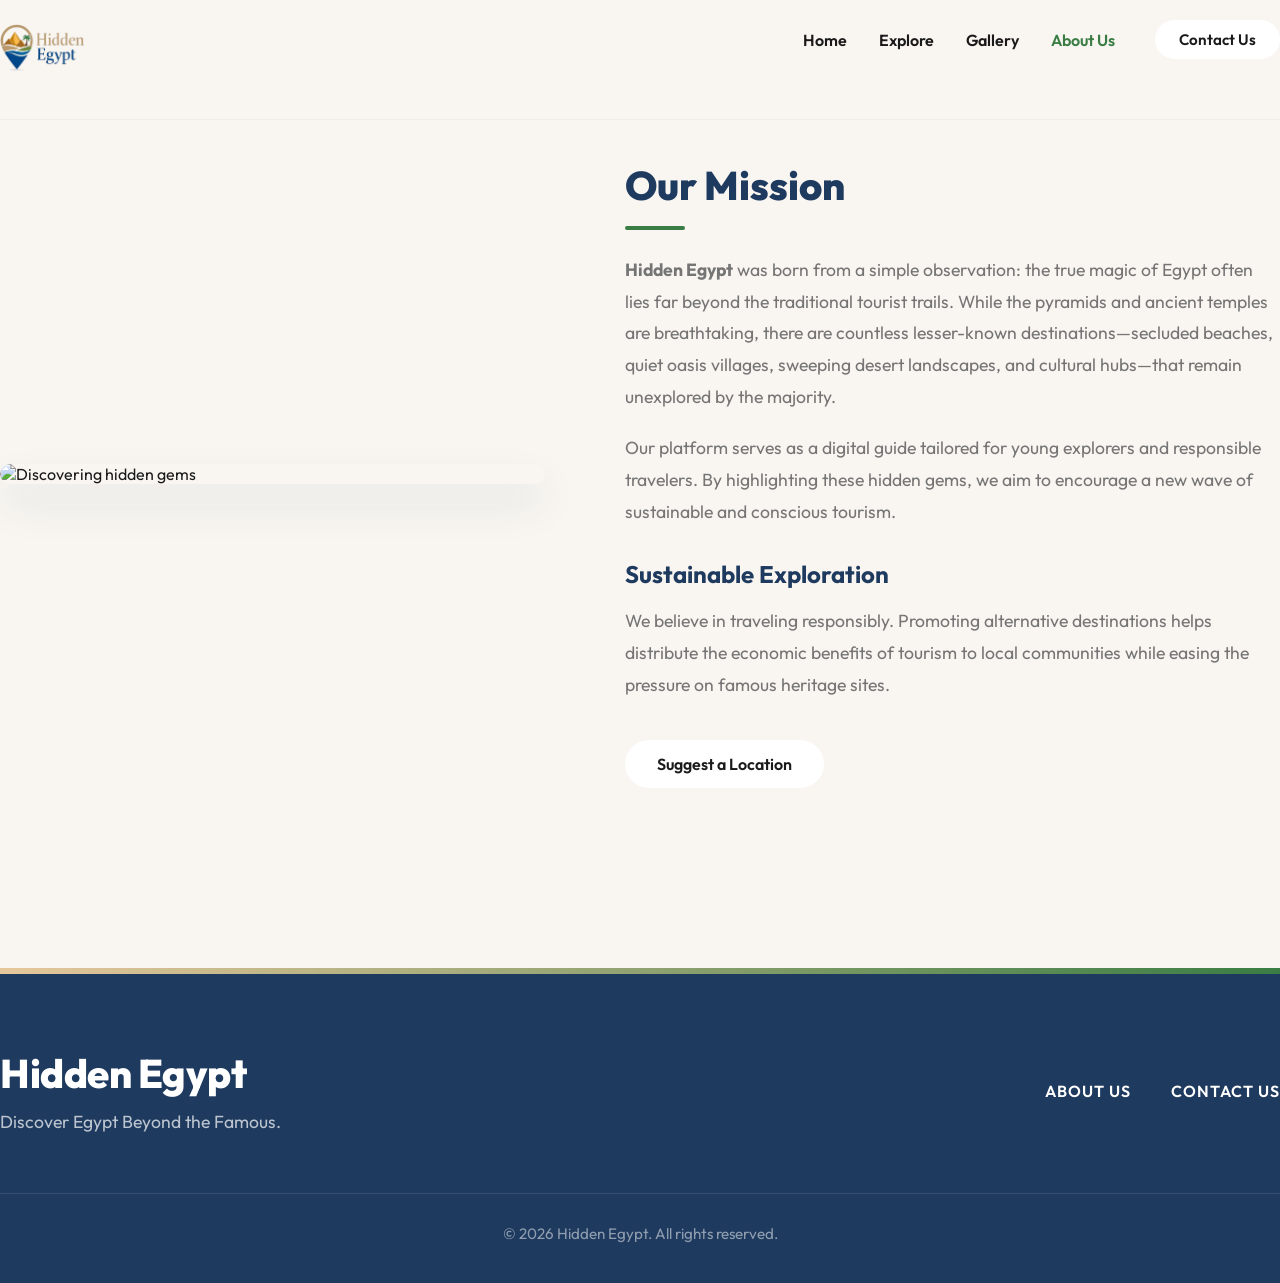
==== about.html @ 065abd4f "Final QA Sweep: Patched mobile nav links, fixed geographic image mappings, fixed sticky header CSS b" ====
<!DOCTYPE html>
<html lang="en">
<head>
    <meta charset="UTF-8">
    <meta name="viewport" content="width=device-width, initial-scale=1.0">
    <title>About Us - Hidden Egypt</title>
    <!-- CSS -->
    <link rel="stylesheet" href="css/style.css?v=2">
    <link rel="stylesheet" href="css/explore.css"> <!-- Reusing header styles -->
    <link rel="stylesheet" href="css/pages.css">
</head>
<body>


    <header class="page-header">
        <div class="container" style="display: flex; justify-content: space-between; align-items: center;">
            <div class="logo-container-relative">
                <a href="index.html">
                    <img src="logo.png" alt="Hidden Egypt" class="img-logo relative-logo">
                </a>
            </div>
            <nav class="main-nav" style="margin-bottom: 0;">
                <ul class="nav-links" id="sub-nav-links">
                    <li><a href="index.html">Home</a></li>
                    <li><a href="explore.html">Explore</a></li>
                    <li><a href="gallery.html">Gallery</a></li>
                    <li><a href="about.html" class="active">About Us</a></li>
                    <li class="mobile-only-contact"><a href="contact.html" class="btn nav-contact" style="padding: 10px 24px; font-size: 0.95rem;">Contact Us</a></li>
                </ul>
                <div class="menu-toggle" onclick="document.getElementById('sub-nav-links').classList.toggle('active')">
                    <span></span><span></span><span></span>
                </div>
                
                <div class="desktop-only-contact"><a href="contact.html" class="btn nav-contact" style="padding: 10px 24px; font-size: 0.95rem;">Contact Us</a></div>
            </nav>
        </div>
    </header>


    

    <main class="about-main container">
        <div class="about-grid">
            <div class="about-image">
                <img src="https://images.unsplash.com/photo-1627896157734-4d7d42ea04aa?q=80&w=800" alt="Discovering hidden gems">
                <div class="image-accent"></div>
            </div>
            <div class="about-text">
                <h2>Our Mission</h2>
                <div class="divider"></div>
                <p><strong>Hidden Egypt</strong> was born from a simple observation: the true magic of Egypt often lies far beyond the traditional tourist trails. While the pyramids and ancient temples are breathtaking, there are countless lesser-known destinations—secluded beaches, quiet oasis villages, sweeping desert landscapes, and cultural hubs—that remain unexplored by the majority.</p>
                <p>Our platform serves as a digital guide tailored for young explorers and responsible travelers. By highlighting these hidden gems, we aim to encourage a new wave of sustainable and conscious tourism.</p>
                
                <h3>Sustainable Exploration</h3>
                <p>We believe in traveling responsibly. Promoting alternative destinations helps distribute the economic benefits of tourism to local communities while easing the pressure on famous heritage sites.</p>
                
                <a href="contact.html" class="btn btn-primary" style="margin-top: 20px;">Suggest a Location</a>
            </div>
        </div>
    </main>

</body>
    <!-- Footer -->
    <footer class="site-footer">
        <div class="container footer-content">
            <div class="footer-logo">
                <h2 style="color: var(--color-secondary);">Hidden Egypt</h2>
                <p>Discover Egypt Beyond the Famous.</p>
            </div>
            <div class="footer-links">
                <a href="about.html">About Us</a>
                <a href="contact.html">Contact Us</a>
                
            </div>
        </div>
        <div class="footer-bottom">
            <p>&copy; 2026 Hidden Egypt. All rights reserved.</p>
        </div>
    </footer>

    <script src="js/main.js"></script>
</body>
</html>
---- css/style.css ----
/* Google Fonts */
@import url('https://fonts.googleapis.com/css2?family=Outfit:wght@300;400;500;600;700;800&display=swap');

/* Global Variables */
:root {
  /* Brand Colors */
  --color-primary: #E6C79C;      /* Sand Beige */
  --color-secondary: #1E3A5F;    /* Deep Blue */
  --color-accent: #3A7D44;       /* Palm Green */
  --color-bg: #F9F6F1;           /* Light Cream */
  
  --color-white: #FFFFFF;
  --color-text-dark: #1A1A1A;
  --color-text-gray: #757575;

  /* Typography */
  --font-family: 'Outfit', sans-serif;
  
  /* Layout */
  --border-radius: 24px;
  --transition: all 0.3s ease;
}

/* Reset & Basic Setup */
* {
  margin: 0;
  padding: 0;
  box-sizing: border-box;
}

html {
  font-family: var(--font-family);
  background-color: var(--color-bg);
  color: var(--color-text-dark);
  scroll-behavior: smooth;
}

body {
  min-height: 100vh;
  overflow-x: hidden;
}

a {
  text-decoration: none;
  color: inherit;
}

ul {
  list-style: none;
}

/* Utilities */
.btn {
  display: inline-block;
  background-color: var(--color-white);
  color: var(--color-text-dark);
  font-weight: 600;
  padding: 14px 32px;
  border-radius: 40px;
  transition: var(--transition);
  border: none;
  cursor: pointer;
  font-size: 1rem;
}

.btn:hover {
  background-color: var(--color-primary);
  transform: translateY(-2px);
  box-shadow: 0 4px 12px rgba(230, 199, 156, 0.4);
}

/* Split Layout */
.split-container {
  display: flex;
  min-height: 100vh;
}

/* Left Panel */
.left-panel {
  position: relative;
  z-index: 1;

  flex: 1;
  position: relative;
  background-color: var(--color-secondary);
  color: var(--color-white);
  padding: 40px;
  display: flex;
  flex-direction: column;
  justify-content: center;
  overflow: hidden;
}

.left-panel-bg {
  position: absolute;
  top: 0;
  left: 0;
  width: 100%;
  height: 100%;
  background-image: url('https://images.unsplash.com/photo-1539650116574-8efeb43e2750?q=80&w=2000&auto=format&fit=crop'); /* Placeholder: White Desert */
  background-size: cover;
  background-position: center;
  z-index: 1;
}

.left-panel-overlay {
  position: absolute;
  top: 0;
  left: 0;
  width: 100%;
  height: 100%;
  background: linear-gradient(to right, rgba(30, 58, 95, 0.8) 0%, rgba(30, 58, 95, 0.2) 100%);
  z-index: 2;
}

.logo-container {
  position: absolute;
  top: 40px;
  left: 40px;
  z-index: 10;
}

/* Simple fix for logo white background using CSS blend modes */


.hero-content {
  position: relative;
  z-index: 10;
  max-width: 600px;
  margin-top: auto;
  margin-bottom: auto;
}

.hero-content h1 {
  font-size: 4rem;
  font-weight: 800;
  line-height: 1.1;
  margin-bottom: 24px;
}

.hero-content p {
  font-size: 1.1rem;
  line-height: 1.6;
  margin-bottom: 40px;
  opacity: 0.9;
  max-width: 480px;
}

/* Right Panel */
.right-panel {
  position: relative;
  z-index: 100;

  flex: 1;
  background-color: var(--color-bg);
  padding: 40px 60px;
  display: flex;
  flex-direction: column;
}

/* Navigation */
.main-nav {
  display: flex;
  justify-content: flex-end;
  align-items: center;
  margin-bottom: 60px;
  gap: 40px;
}

.nav-links {
  display: flex;
  gap: 32px;
}

.nav-links li a {
  font-weight: 600;
  color: var(--color-text-dark);
  transition: var(--transition);
  position: relative;
}

.nav-links li a:hover, .nav-links li a.active {
  color: var(--color-accent);
}

.nav-profile img {
  width: 40px;
  height: 40px;
  border-radius: 50%;
  object-fit: cover;
}

/* Section Headings */
.section-title {
  font-size: 2rem;
  font-weight: 700;
  margin-bottom: 24px;
}

/* Explore Tabs (Pure CSS) */
.explore-section {
  margin-bottom: 60px;
}

.tabs-nav {
  display: flex;
  gap: 24px;
  margin-bottom: 24px;
}

/* Invisible radio buttons */
input[type="radio"][name="category"] {
  display: none;
}

/* Styling labels as tabs */
.tab-label {
  font-weight: 600;
  color: var(--color-text-gray);
  cursor: pointer;
  padding-bottom: 8px;
  position: relative;
  transition: var(--transition);
}

.tab-label:after {
  content: '';
  position: absolute;
  bottom: 0;
  left: 0;
  width: 0;
  height: 2px;
  background-color: var(--color-text-dark);
  transition: var(--transition);
}

.tab-label:hover {
  color: var(--color-text-dark);
}

/* Tab logic */
#tab-nature:checked ~ .tabs-nav label[for="tab-nature"],
#tab-culture:checked ~ .tabs-nav label[for="tab-culture"],
#tab-adventure:checked ~ .tabs-nav label[for="tab-adventure"] {
  color: var(--color-text-dark);
}

#tab-nature:checked ~ .tabs-nav label[for="tab-nature"]:after,
#tab-culture:checked ~ .tabs-nav label[for="tab-culture"]:after,
#tab-adventure:checked ~ .tabs-nav label[for="tab-adventure"]:after {
  width: 100%;
}

.tab-content {
  display: none;
  animation: fadeIn 0.5s ease;
}

#tab-nature:checked ~ #content-nature,
#tab-culture:checked ~ #content-culture,
#tab-adventure:checked ~ #content-adventure {
  display: block;
}

@keyframes fadeIn {
  from { opacity: 0; transform: translateY(10px); }
  to { opacity: 1; transform: translateY(0); }
}

/* Horizontal Cards */
.cards-slider {
  display: flex;
  gap: 20px;
  overflow-x: auto;
  padding-bottom: 20px;
  /* Hide scrollbar */
  scrollbar-width: none;
  -ms-overflow-style: none;
}

.cards-slider::-webkit-scrollbar {
  display: none;
}

.place-card {
  min-width: 240px;
  height: 320px;
  border-radius: var(--border-radius);
  background-size: cover;
  background-position: center;
  position: relative;
  overflow: hidden;
  transition: var(--transition);
  display: flex;
  flex-direction: column;
  justify-content: flex-end;
  padding: 24px;
  color: var(--color-white);
  box-shadow: 0 10px 30px rgba(0,0,0,0.1);
}

.place-card:hover {
  transform: translateY(-10px);
  box-shadow: 0 15px 40px rgba(30, 58, 95, 0.3);
}

.place-card:before {
  content: '';
  position: absolute;
  top: 0;
  left: 0;
  width: 100%;
  height: 100%;
  background: linear-gradient(to top, rgba(30, 58, 95, 0.8), rgba(0,0,0,0) 60%);
  z-index: 1;
}

.place-card-content {
  position: relative;
  z-index: 2;
}

.place-card h3 {
  font-size: 1.5rem;
  font-weight: 700;
  margin-bottom: 4px;
}

.place-card p {
  font-size: 0.9rem;
  opacity: 0.9;
  color: var(--color-primary);
}

/* Filters Preview Section */
.filters-container {
  display: flex;
  gap: 20px;
  flex-wrap: wrap;
}

.filter-btn {
  display: flex;
  flex-direction: column;
  align-items: center;
  justify-content: center;
  background-color: var(--color-white);
  border-radius: 40px 40px 20px 20px; /* Pillow shape from reference */
  padding: 24px 16px;
  min-width: 90px;
  box-shadow: 0 10px 30px rgba(0,0,0,0.05);
  transition: var(--transition);
  border: 2px solid transparent;
}


.filter-btn:hover {
  background-color: var(--color-text-dark) !important;
  color: var(--color-white) !important;
  transform: translateY(-5px);
  border-color: var(--color-text-dark) !important;
}
.filter-btn:hover .filter-icon {
  color: var(--color-text-dark) !important;
  background-color: var(--color-white) !important;
}


.filter-btn.active {
  background-color: var(--color-text-dark);
  color: var(--color-white);
}

.filter-icon {
  width: 48px;
  height: 48px;
  background-color: var(--color-bg);
  border-radius: 50%;
  display: flex;
  align-items: center;
  justify-content: center;
  margin-bottom: 12px;
  font-size: 1.5rem;
}

.filter-btn.active .filter-icon {
  color: var(--color-text-dark);
}

.filter-name {
  font-size: 0.85rem;
  font-weight: 600;
}

/* Responsive adjustments */
@media (max-width: 1024px) {
  .split-container {
    flex-direction: column;
  }
  .left-panel {
  position: relative;
  z-index: 1;

    min-height: 500px;
    padding: 30px;
  }
  .right-panel {
  position: relative;
  z-index: 100;

    padding: 30px;
  }
}

/* Premium Footer Styles */
.site-footer {
  background-color: var(--color-secondary);
  color: var(--color-white);
  padding: 80px 0 40px;
  margin-top: 100px;
  position: relative;
}

.site-footer::before {
  content: '';
  position: absolute;
  top: 0; left: 0; width: 100%; height: 6px;
  background: linear-gradient(90deg, var(--color-primary), var(--color-accent));
}

.footer-content {
  display: flex;
  justify-content: space-between;
  align-items: center;
  margin-bottom: 60px;
  flex-wrap: wrap;
  gap: 40px;
}

.footer-logo h2 {
  font-size: 2.5rem;
  margin-bottom: 12px;
  font-weight: 800;
  color: var(--color-white) !important;
  letter-spacing: -0.5px;
}

.footer-logo p {
  color: rgba(255, 255, 255, 0.7);
  font-size: 1.1rem;
}

.footer-links {
  display: flex;
  gap: 40px;
}

.footer-links a {
  color: var(--color-white);
  font-weight: 600;
  font-size: 1rem;
  letter-spacing: 1px;
  text-transform: uppercase;
  transition: all 0.3s ease;
  position: relative;
  display: inline-block;
  padding: 8px 0;
}

.footer-links a::before {
  content: '';
  position: absolute;
  bottom: 0; left: 0; width: 0; height: 3px;
  background-color: var(--color-primary);
  transition: width 0.3s ease;
}

.footer-links a:hover {
  color: var(--color-primary);
  transform: translateY(-3px);
}

.footer-links a:hover::before {
  width: 100%;
}

.footer-bottom {
  text-align: center;
  padding-top: 30px;
  border-top: 1px solid rgba(255,255,255,0.1);
  color: rgba(255, 255, 255, 0.5);
  font-size: 0.95rem;
}

/* Premium Split Footer for Index */
.split-footer {
  margin-top: auto;
  padding: 60px 0 0;
  border-top: 2px solid rgba(30,58,95,0.05);
  display: flex;
  justify-content: space-between;
  align-items: flex-end;
  flex-wrap: wrap;
  gap: 40px;
}

.split-footer .footer-logo h2 {
  font-size: 2rem !important;
  font-weight: 800;
  letter-spacing: -0.5px;
  margin-bottom: 8px;
}

.split-footer .footer-logo p {
  color: var(--color-text-gray);
  font-size: 1rem;
}

.split-footer .footer-links {
  gap: 30px;
  align-items: center;
}

.split-footer .footer-links a {
  color: var(--color-secondary);
  font-weight: 700;
  text-transform: uppercase;
  letter-spacing: 1px;
  transition: all 0.3s ease;
  position: relative;
  padding: 5px 0;
}

.split-footer .footer-links a::after {
  content: '';
  position: absolute;
  bottom: 0; left: 0; width: 0; height: 3px;
  background-color: var(--color-accent);
  transition: width 0.3s ease;
}

.split-footer .footer-links a:hover {
  color: var(--color-accent);
  transform: translateY(-3px);
}

.split-footer .footer-links a:hover::after {
  width: 100%;
}

.split-footer .footer-bottom {
  width: 100%;
  text-align: center;
  padding-top: 30px;
  margin-top: 20px;
  border-top: 1px solid rgba(30,58,95,0.05);
  font-size: 0.9rem;
  font-weight: 500;
  color: var(--color-text-gray);
}

/* Mobile Navigation & Media Queries Enhancement */
.menu-toggle { display: none; flex-direction: column; gap: 6px; cursor: pointer; align-items: center; justify-content: center; width: 40px; height: 40px; border-radius: 8px; background: rgba(30,58,95,0.05); }
.menu-toggle span { display: block; width: 22px; height: 2px; background-color: var(--color-secondary); transition: 0.3s; }

@media (max-width: 768px) {
  .logo-container h2 { font-size: 1.5rem; }
  
  
  .main-nav { position: relative; justify-content: space-between; }
  .nav-links { display: none; flex-direction: column; width: 100%; position: absolute; top: calc(100% + 10px); left: 0; background: var(--color-white); padding: 20px; box-shadow: 0 10px 30px rgba(0,0,0,0.1); border-radius: var(--border-radius); z-index: 9999; text-align: center; }
  .nav-links.active { display: flex; }
  
  .menu-toggle { display: flex; }
  .btn.nav-contact { display: none; } /* Hide contact btn on extreme small inside header, let menu handle it */
  .page-title { font-size: 2.2rem !important; }
  .split-footer { padding: 40px 20px !important; margin: 40px -20px -40px -20px !important; }
  .split-footer .footer-links { flex-direction: column; gap: 15px; }
  
  .about-grid, .contact-wrapper, .place-content-wrapper { grid-template-columns: 1fr; }
}

@media (max-width: 480px) {
  .hero-content h1, .place-hero-content h1 { font-size: 2.5rem; }
  .cards-slider { flex-direction: column; padding: 20px; }
  .place-card { width: 100%; height: 300px; min-width:unset; margin-bottom:20px; }
  .split-container .right-panel, .split-container .left-panel {
  position: relative;
  z-index: 1;
 padding: 20px; }
  .filter-controls { flex-direction: column; gap: 10px; width: 100%; }
  .filter-chip { width: 100%; text-align: center; }
  
  .map-container-inner { aspect-ratio: 1/1; /* Square for mobile so pins fit better */ }
}


.img-logo {
  height: 120px;
  margin-top: -25px;
  margin-bottom: -25px;
  max-width: none !important;
  object-fit: cover;
  mix-blend-mode: multiply;
  filter: contrast(1.2); 
  background-color: transparent;
}


@media (max-width: 768px) {
  
.img-logo {
  height: 120px;
  margin-top: -25px;
  margin-bottom: -25px;
  max-width: none !important;
  object-fit: cover;
  mix-blend-mode: multiply;
  filter: contrast(1.2); 
  background-color: transparent;
}

  .logo-container { top: 20px; left: 20px; z-index: 1000; }
  .main-nav { margin-top: 10px; }
  .split-container .right-panel { padding-top: 20px !important; }
}


.right-panel > .main-nav { margin-top: 15px; }

/* Mobile Alignment Fixes */
@media (max-width: 768px) {
    .logo-container { top: 30px !important; left: 20px !important; position: absolute !important; z-index: 1000 !important; }
    .right-panel > .main-nav { position: absolute !important; top: 30px !important; right: 20px !important; margin-top: 0 !important; z-index: 1000 !important; width: auto !important; }
    .nav-links.active { top: 50px !important; right: 0 !important; left: auto !important; width: 250px !important; }
    .split-container .right-panel { padding-top: 120px !important; }
}


    
    
    
    
    
    /* Ensure left panel image stays fully underneath */
    .left-panel, .left-panel-bg, .left-panel-overlay {
        z-index: 1 !important;
    }
}





/* Pristine Mobile Flow and Logo Aesthetics */
.img-logo {
  height: 600px !important;
  margin-top: -210px !important;
  margin-bottom: -210px !important;
  margin-left: -180px !important;
  max-width: none !important;
  object-fit: contain !important;
  mix-blend-mode: multiply !important;
  filter: contrast(1.1) brightness(1.1) !important;
  display: block;
}

@media (max-width: 768px) {
  .img-logo { 
      height: 75px !important; 
      margin-top: -25px !important; 
      margin-bottom: -25px !important; 
      margin-left: 0 !important;
  }
}
.right-panel > .main-nav { margin-top: 20px; display: flex; justify-content: flex-end; }

/* The menu toggle */
.menu-toggle {
    display: none; 
    flex-direction: column; 
    justify-content: space-between;
    align-items: center;
    width: 32px; height: 22px; 
    cursor: pointer;
    z-index: 1000;
}
.menu-toggle span {
    display: block; width: 100%; height: 3px;
    background-color: var(--color-secondary);
    border-radius: 4px;
    transition: all 0.3s;
}

/* Subpage Desktop Headers */
.page-header {
    padding: 0 40px;
    background-color: transparent; 
}

@media (max-width: 768px) {
  
.img-logo {
  height: 120px;
  margin-top: -25px;
  margin-bottom: -25px;
  max-width: none !important;
  object-fit: cover;
  mix-blend-mode: multiply;
  filter: contrast(1.2); 
  background-color: transparent;
}

  
  /* Index.html Split Screen Mobile Flow */
  /* Logo top left, main nav top right, absolutely floating over the big image */
  .left-panel .logo-container { position: absolute; top: 20px; left: 20px; z-index: 1000; display: block !important; }
  .right-panel .main-nav { position: absolute; top: 30px; right: 20px; z-index: 1000; width: auto; margin-top: 0; }
  
  /* Make sure right-panel provides clearance and stays above the massive image */
  .split-container .right-panel { z-index: 10; padding-top: 140px !important; }
  .split-container .left-panel { z-index: 1; }
  
  /* Subpages Mobile Solid Header Bar - "A space existing to prevent page design looking awful" */
  .page-header {
      background-color: var(--color-white) !important;
      padding: 5px 20px !important;
      box-shadow: 0 4px 15px rgba(30, 58, 95, 0.08); /* This physically separates nav from text */
      position: sticky;
      top: 0;
      z-index: 9999;
  }
  
  /* Generic mobile dropdown handling for BOTH index and subpages */
  .menu-toggle { display: flex; }
  .nav-contact { display: none !important; } 
  
  .nav-links {
      position: absolute;
      top: 50px; right: 0px;
      width: 220px;
      background-color: var(--color-white);
      flex-direction: column;
      padding: 20px;
      box-shadow: 0 10px 40px rgba(0,0,0,0.15);
      border-radius: var(--border-radius);
      display: none;
      z-index: 1001;
  }
  
  .right-panel .nav-links {
      top: 50px; right: -10px; /* Offset for desktop padding margins */
  }

  .nav-links.active { display: flex; }
}

/* FINAL QA SWEEP FIXES */

/* Desktop Nav Alignment */
.split-container .right-panel {
    padding-top: 60px; /* Aligns visually with the logo */
}

/* Touch Target Sizing */
.filter-chip, .tab-label {
    cursor: pointer;
    min-width: 44px;
    min-height: 44px;
    display: inline-flex;
    align-items: center;
    justify-content: center;
}

/* Mobile Core Architecture */
.mobile-only-contact { display: none; }
.desktop-only-contact { display: block; }

@media (max-width: 768px) {
    /* Header Transparency Fix */
    .page-header {
        background: rgba(255, 255, 255, 0.98) !important;
        backdrop-filter: blur(12px) !important;
        -webkit-backdrop-filter: blur(12px) !important;
        box-shadow: 0 4px 20px rgba(0,0,0,0.08) !important;
        position: sticky !important;
        top: 0 !important;
        z-index: 9999 !important;
    }

    /* Hero Overlap Fix */
    .hero-content {
        padding-top: 140px; /* Explicit clearance for aggressive oversized logo bounding box */
    }

    /* Mobile Menu UX */
    .mobile-only-contact { display: block; margin-top: 20px; }
    .desktop-only-contact { display: none; }
    
    .nav-links.active {
        display: flex !important;
        flex-direction: column !important;
        position: absolute !important;
        top: 100% !important;
        left: 0 !important;
        right: 0 !important;
        height: auto !important;
        background: var(--color-white) !important;
        padding: 30px 20px !important;
        box-shadow: 0 20px 40px rgba(0,0,0,0.15) !important;
        border-radius: 0 0 24px 24px !important;
        text-align: center !important;
        z-index: 10000 !important;
        animation: slideDown 0.3s ease forwards;
        transform-origin: top center;
    }

    @keyframes slideDown {
        from { opacity: 0; transform: translateY(-10px) scaleY(0.95); }
        to { opacity: 1; transform: translateY(0) scaleY(1); }
    }
}
---- css/explore.css ----
/* Additional styles for explore.html */
.page-header {
    background-color: var(--color-bg);
    padding: 20px 0 60px;
    border-bottom: 1px solid rgba(30,58,95,0.05);
}

.page-header .main-nav {
    justify-content: space-between; /* Override from style.css */
    margin-bottom: 80px;
}

.logo-container-relative {
    display: flex;
    align-items: center;
}

.relative-logo {
    height: 48px;
    filter: none;
    mix-blend-mode: normal; 
    border-radius: 8px;
}

.page-title {
    font-size: 3.5rem;
    font-weight: 800;
    color: var(--color-secondary);
    margin-bottom: 16px;
    text-align: center;
}

.page-subtitle {
    font-size: 1.2rem;
    color: var(--color-text-gray);
    max-width: 600px;
    margin: 0 auto;
    text-align: center;
}

.explore-main {
    padding: 80px 40px;
    background-color: var(--color-bg);
    min-height: calc(100vh - 350px);
}

/* Base Radios hidden */
input[type="radio"][name="region"] {
    display: none;
}

/* Filter Controls */
.filter-controls {
    display: flex;
    justify-content: center;
    gap: 16px;
    margin-bottom: 60px;
    flex-wrap: wrap;
}

.filter-chip {
    padding: 12px 28px;
    border-radius: 40px;
    background-color: var(--color-white);
    color: var(--color-secondary);
    font-weight: 600;
    cursor: pointer;
    transition: var(--transition);
    border: 2px solid transparent;
    box-shadow: 0 4px 15px rgba(0,0,0,0.03);
}

.filter-chip:hover {
    transform: translateY(-2px);
    box-shadow: 0 8px 25px rgba(0,0,0,0.08);
}

/* Active State Logic for Chips */


/* Grid Layout */
.grid-container {
    display: grid;
    grid-template-columns: repeat(auto-fill, minmax(320px, 1fr));
    gap: 40px;
}

/* Grid Items & Hover Details */
.grid-item {
    display: block;
    height: 450px;
    border-radius: var(--border-radius);
    overflow: hidden;
    position: relative;
    box-shadow: 0 15px 35px rgba(30,58,95,0.08);
    transition: var(--transition);
}

.grid-item:hover {
    transform: translateY(-10px);
    box-shadow: 0 25px 50px rgba(30,58,95,0.15);
}

.card-inner {
    width: 100%;
    height: 100%;
    position: relative;
}

.card-bg {
    position: absolute;
    top: 0;
    left: 0;
    width: 100%;
    height: 100%;
    background-size: cover;
    background-position: center;
    transition: transform 0.8s ease;
    z-index: 1;
}

.grid-item:hover .card-bg {
    transform: scale(1.08);
}

.card-content {
    position: absolute;
    bottom: 0;
    left: 0;
    width: 100%;
    height: 100%;
    padding: 40px 30px;
    background: linear-gradient(to top, rgba(30,58,95, 0.95) 0%, rgba(30,58,95, 0.4) 60%, transparent 100%);
    color: var(--color-white);
    z-index: 2;
    display: flex;
    flex-direction: column;
    justify-content: flex-end;
}

.card-content h3 {
    font-size: 2rem;
    font-weight: 700;
    margin-bottom: 8px;
    transform: translateY(40px);
    transition: transform 0.4s ease;
    color: var(--color-white);
}

.card-content .region {
    color: var(--color-primary);
    font-weight: 600;
    font-size: 0.9rem;
    margin-bottom: 16px;
    transform: translateY(40px);
    transition: transform 0.4s ease 0.05s;
    text-transform: uppercase;
    letter-spacing: 1px;
}

.hover-details {
    max-height: 0;
    opacity: 0;
    overflow: hidden;
    transition: all 0.4s ease 0.1s;
}

.hover-details p {
    font-size: 1rem;
    line-height: 1.5;
    margin-bottom: 24px;
    color: rgba(255,255,255,0.85);
}

.btn-text {
    color: var(--color-primary);
    font-weight: 700;
    font-size: 0.9rem;
    text-transform: uppercase;
    letter-spacing: 1.5px;
    display: inline-flex;
    align-items: center;
    gap: 8px;
}

.btn-text::after {
    content: '→';
    transition: transform 0.3s ease;
}

/* Hover effect triggers */
.grid-item:hover .card-content h3,
.grid-item:hover .card-content .region {
    transform: translateY(0);
}

.grid-item:hover .hover-details {
    max-height: 200px;
    opacity: 1;
    margin-top: 10px;
}

.grid-item:hover .btn-text::after {
    transform: translateX(5px);
}

/* Filtering logic purely with CSS */
#filter-sinai:target ~ .grid-container .grid-item:not(.item-sinai) {
    display: none;
}
#filter-desert:target ~ .grid-container .grid-item:not(.item-desert) {
    display: none;
}
#filter-nile:target ~ .grid-container .grid-item:not(.item-nile) {
    display: none;
}




.filter-chip.active { background-color: var(--color-secondary); color: var(--color-white); border-color: var(--color-secondary); }
---- css/pages.css ----
/* Additional Shared Styles for About & Contact Pages */
.about-main, .contact-main {
    padding-bottom: 80px;
    padding-top: 40px;
}

/* About Grid */
.about-grid {
    display: grid;
    grid-template-columns: 1fr 1.2fr;
    gap: 80px;
    align-items: center;
}

.about-image {
    position: relative;
    border-radius: var(--border-radius);
    overflow: hidden;
    box-shadow: 0 20px 40px rgba(30,58,95,0.1);
}

.about-image img {
    width: 100%;
    height: auto;
    display: block;
    border-radius: var(--border-radius);
    position: relative;
    z-index: 2;
}

.image-accent {
    position: absolute;
    top: -20px;
    left: -20px;
    width: 100%;
    height: 100%;
    border-radius: var(--border-radius);
    background-color: var(--color-primary);
    z-index: 1;
}

.about-text h2 {
    font-size: 2.5rem;
    color: var(--color-secondary);
    margin-bottom: 16px;
    font-weight: 800;
}

.divider {
    width: 60px;
    height: 4px;
    background-color: var(--color-accent);
    margin-bottom: 24px;
    border-radius: 2px;
}

.about-text p {
    font-size: 1.1rem;
    line-height: 1.8;
    color: var(--color-text-gray);
    margin-bottom: 20px;
}

.about-text h3 {
    font-size: 1.5rem;
    color: var(--color-secondary);
    margin: 32px 0 16px;
}

/* Contact Wrapper */
.contact-wrapper {
    display: grid;
    grid-template-columns: 1fr 1.5fr;
    gap: 60px;
    background-color: var(--color-white);
    padding: 60px;
    border-radius: var(--border-radius);
    box-shadow: 0 15px 50px rgba(30,58,95,0.05);
}

.contact-info h1 {
    font-size: 2.5rem;
    color: var(--color-secondary);
    margin-bottom: 20px;
    line-height: 1.2;
}

.contact-info h1 span {
    color: var(--color-primary);
}

.contact-info p {
    font-size: 1.1rem;
    line-height: 1.6;
    color: var(--color-text-gray);
    margin-bottom: 40px;
}

.contact-details {
    margin-bottom: 40px;
}

.contact-details li {
    font-size: 1rem;
    color: var(--color-secondary);
    margin-bottom: 12px;
}

.contact-details li strong {
    color: var(--color-text-gray);
    display: inline-block;
    width: 60px;
}

.slogan-box {
    padding: 24px;
    background-color: var(--color-bg);
    border-left: 4px solid var(--color-accent);
    border-radius: 0 12px 12px 0;
    font-size: 1.1rem;
    color: var(--color-secondary);
}

/* Form Styles */
.contact-form {
    display: flex;
    flex-direction: column;
    gap: 20px;
}

.form-group {
    display: flex;
    flex-direction: column;
    gap: 8px;
}

.form-group label {
    font-weight: 600;
    font-size: 0.95rem;
    color: var(--color-secondary);
}

.form-group input, 
.form-group select, 
.form-group textarea {
    padding: 16px;
    border-radius: 12px;
    border: 1px solid rgba(30,58,95,0.1);
    background-color: var(--color-bg);
    font-family: var(--font-family);
    font-size: 1rem;
    color: var(--color-text-dark);
    transition: var(--transition);
}

.form-group input:focus, 
.form-group select:focus, 
.form-group textarea:focus {
    outline: none;
    border-color: var(--color-secondary);
    box-shadow: 0 0 0 3px rgba(30,58,95,0.1);
    background-color: var(--color-white);
}

.submit-btn {
    margin-top: 10px;
    padding: 16px;
    font-size: 1.1rem;
    width: 100%;
}

/* Responsive */
@media (max-width: 1024px) {
    .about-grid, .contact-wrapper {
        grid-template-columns: 1fr;
    }
    
    .contact-wrapper {
        padding: 40px 30px;
    }
}
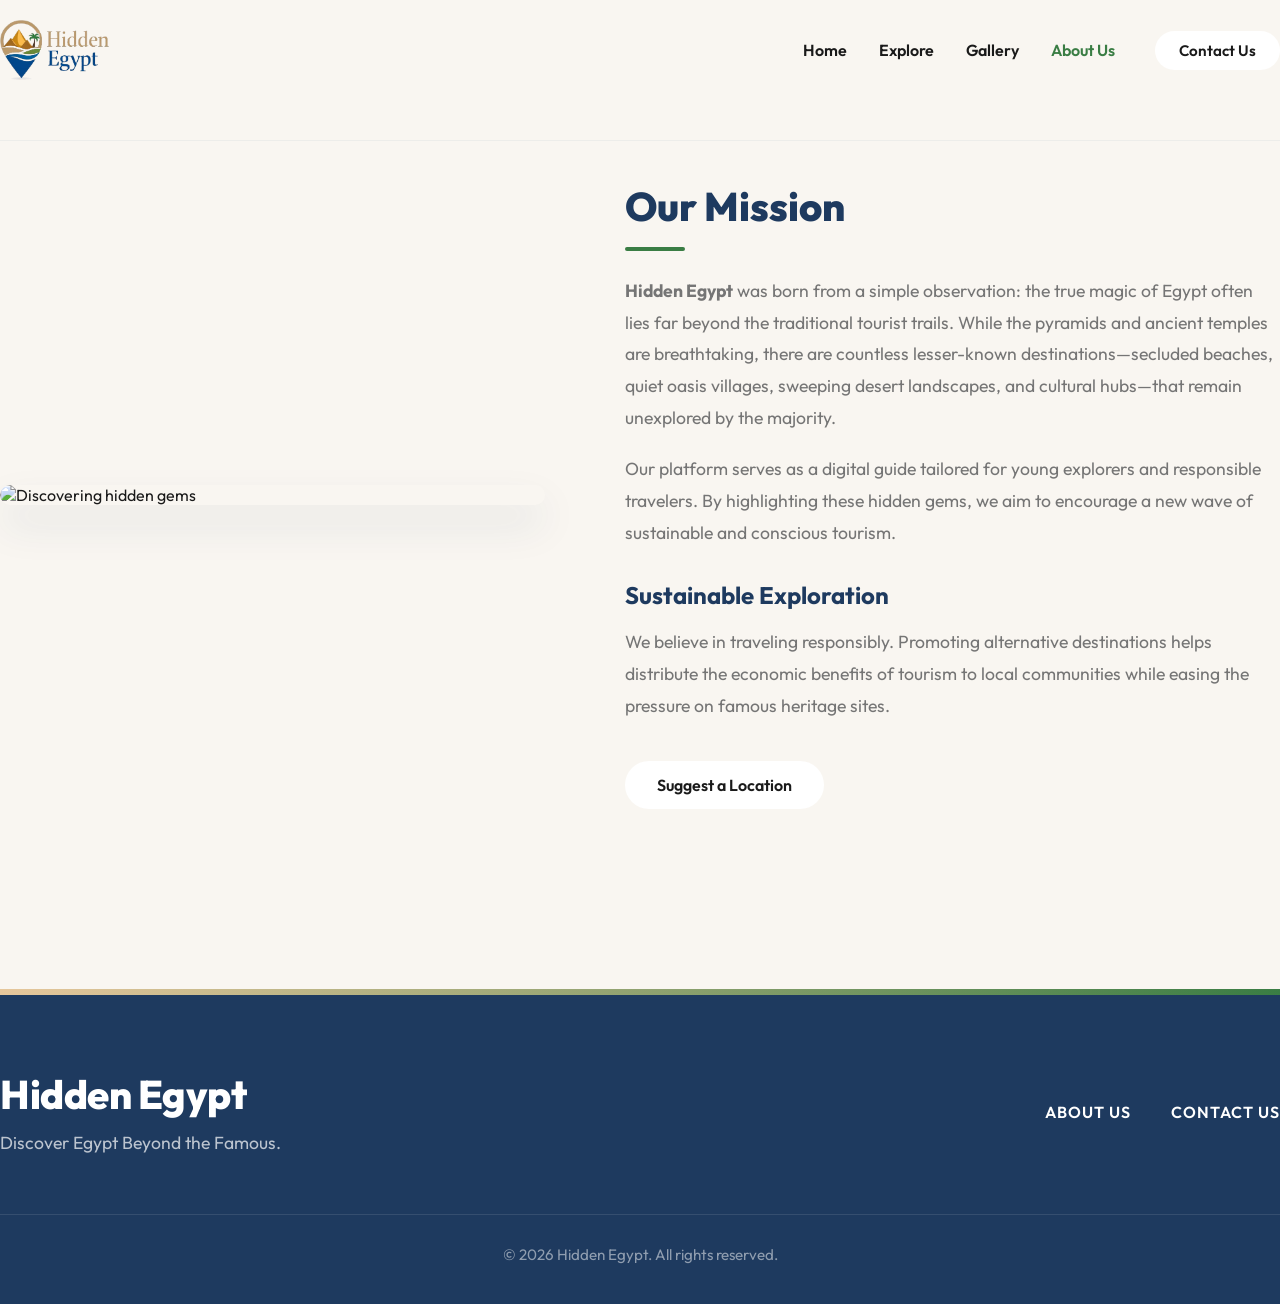
==== commit 459771cd: "Final Asset Polish: Fully localized all images with semantic names (siwa_oasis.jpg, etc.) using robu" ====
--- a/about.html
+++ b/about.html
@@ -42,7 +42,7 @@
     <main class="about-main container">
         <div class="about-grid">
             <div class="about-image">
-                <img src="https://images.unsplash.com/photo-1627896157734-4d7d42ea04aa?q=80&w=800" alt="Discovering hidden gems">
+                <img src="images/generic_landscape.jpg" alt="Discovering hidden gems">
                 <div class="image-accent"></div>
             </div>
             <div class="about-text">
--- a/css/style.css
+++ b/css/style.css
@@ -97,7 +97,7 @@
   left: 0;
   width: 100%;
   height: 100%;
-  background-image: url('https://images.unsplash.com/photo-1539650116574-8efeb43e2750?q=80&w=2000&auto=format&fit=crop'); /* Placeholder: White Desert */
+  background-image: url('images/home_hero_bg.jpg'); /* Placeholder: White Desert */
   background-size: cover;
   background-position: center;
   z-index: 1;
@@ -595,30 +595,12 @@
 }
 
 
-.img-logo {
-  height: 120px;
-  margin-top: -25px;
-  margin-bottom: -25px;
-  max-width: none !important;
-  object-fit: cover;
-  mix-blend-mode: multiply;
-  filter: contrast(1.2); 
-  background-color: transparent;
-}
+
 
 
 @media (max-width: 768px) {
   
-.img-logo {
-  height: 120px;
-  margin-top: -25px;
-  margin-bottom: -25px;
-  max-width: none !important;
-  object-fit: cover;
-  mix-blend-mode: multiply;
-  filter: contrast(1.2); 
-  background-color: transparent;
-}
+
 
   .logo-container { top: 20px; left: 20px; z-index: 1000; }
   .main-nav { margin-top: 10px; }
@@ -646,33 +628,7 @@
     .left-panel, .left-panel-bg, .left-panel-overlay {
         z-index: 1 !important;
     }
-}
-
-
-
-
-
-/* Pristine Mobile Flow and Logo Aesthetics */
-.img-logo {
-  height: 600px !important;
-  margin-top: -210px !important;
-  margin-bottom: -210px !important;
-  margin-left: -180px !important;
-  max-width: none !important;
-  object-fit: contain !important;
-  mix-blend-mode: multiply !important;
-  filter: contrast(1.1) brightness(1.1) !important;
-  display: block;
-}
-
-@media (max-width: 768px) {
-  .img-logo { 
-      height: 75px !important; 
-      margin-top: -25px !important; 
-      margin-bottom: -25px !important; 
-      margin-left: 0 !important;
-  }
-}
+
 .right-panel > .main-nav { margin-top: 20px; display: flex; justify-content: flex-end; }
 
 /* The menu toggle */
@@ -700,16 +656,7 @@
 
 @media (max-width: 768px) {
   
-.img-logo {
-  height: 120px;
-  margin-top: -25px;
-  margin-bottom: -25px;
-  max-width: none !important;
-  object-fit: cover;
-  mix-blend-mode: multiply;
-  filter: contrast(1.2); 
-  background-color: transparent;
-}
+
 
   
   /* Index.html Split Screen Mobile Flow */
@@ -820,3 +767,108 @@
         to { opacity: 1; transform: translateY(0) scaleY(1); }
     }
 }
+
+/* Clean Native Logo Box */
+
+
+@media (max-width: 768px) {
+  
+}
+
+#tab-all:checked ~ .tabs-nav label[for="tab-all"],
+#tab-sinai:checked ~ .tabs-nav label[for="tab-sinai"],
+#tab-desert:checked ~ .tabs-nav label[for="tab-desert"],
+#tab-nile:checked ~ .tabs-nav label[for="tab-nile"] {
+  color: var(--color-text-dark);
+}
+
+#tab-all:checked ~ .tabs-nav label[for="tab-all"]:after,
+#tab-sinai:checked ~ .tabs-nav label[for="tab-sinai"]:after,
+#tab-desert:checked ~ .tabs-nav label[for="tab-desert"]:after,
+#tab-nile:checked ~ .tabs-nav label[for="tab-nile"]:after {
+  width: 100%;
+}
+
+#tab-all:checked ~ #content-all,
+#tab-sinai:checked ~ #content-sinai,
+#tab-desert:checked ~ #content-desert,
+#tab-nile:checked ~ #content-nile {
+  display: block;
+}
+
+@media (max-width: 768px) {
+    .home-header { padding: 20px 30px !important; }
+}
+
+
+/* --- GLOBAL LOGO CONSISTENCY --- */
+.img-logo {
+    height: 60px !important;
+    max-height: 60px !important;
+    width: auto !important;
+    object-fit: contain !important;
+    display: block !important;
+    margin: 0 !important;
+    padding: 0 !important;
+}
+
+@media (max-width: 768px) {
+    .img-logo {
+        height: 50px !important;
+        max-height: 50px !important;
+    }
+}
+
+/* --- MOBILE HAMBURGER MENU DROPDOWN FIX --- */
+/* Nuke any stray CSS setting the mobile menu to float to the right side */
+@media (max-width: 768px) {
+    .right-panel > .main-nav, .page-header .main-nav, .main-nav {
+        position: static !important;
+        width: auto !important;
+        display: flex;
+        justify-content: flex-end;
+    }
+    
+    .nav-links.active {
+        display: flex !important;
+        flex-direction: column !important;
+        position: absolute !important;
+        top: 100% !important; /* Immediately below the header */
+        left: 0 !important;
+        width: 100% !important;
+        box-sizing: border-box !important;
+        background-color: var(--color-white) !important;
+        padding: 30px 20px !important;
+        margin: 0 !important;
+        box-shadow: 0 15px 30px rgba(0,0,0,0.15) !important;
+        border-radius: 0 0 24px 24px !important;
+        text-align: center !important;
+        z-index: 100000 !important;
+        transform: none !important;
+    }
+}
+
+/* Ensure the header on subpages stretches full width so the menu doesn't break */
+.page-header {
+    width: 100% !important;
+    box-sizing: border-box !important;
+}
+
+/* Revert Tab logic in CSS to Nature/Culture/Adventure */
+#tab-nature:checked ~ .tabs-nav label[for="tab-nature"],
+#tab-culture:checked ~ .tabs-nav label[for="tab-culture"],
+#tab-adventure:checked ~ .tabs-nav label[for="tab-adventure"] {
+  color: var(--color-text-dark) !important;
+}
+
+#tab-nature:checked ~ .tabs-nav label[for="tab-nature"]:after,
+#tab-culture:checked ~ .tabs-nav label[for="tab-culture"]:after,
+#tab-adventure:checked ~ .tabs-nav label[for="tab-adventure"]:after {
+  width: 100% !important;
+}
+
+#tab-nature:checked ~ #content-nature,
+#tab-culture:checked ~ #content-culture,
+#tab-adventure:checked ~ #content-adventure {
+  display: block !important;
+}
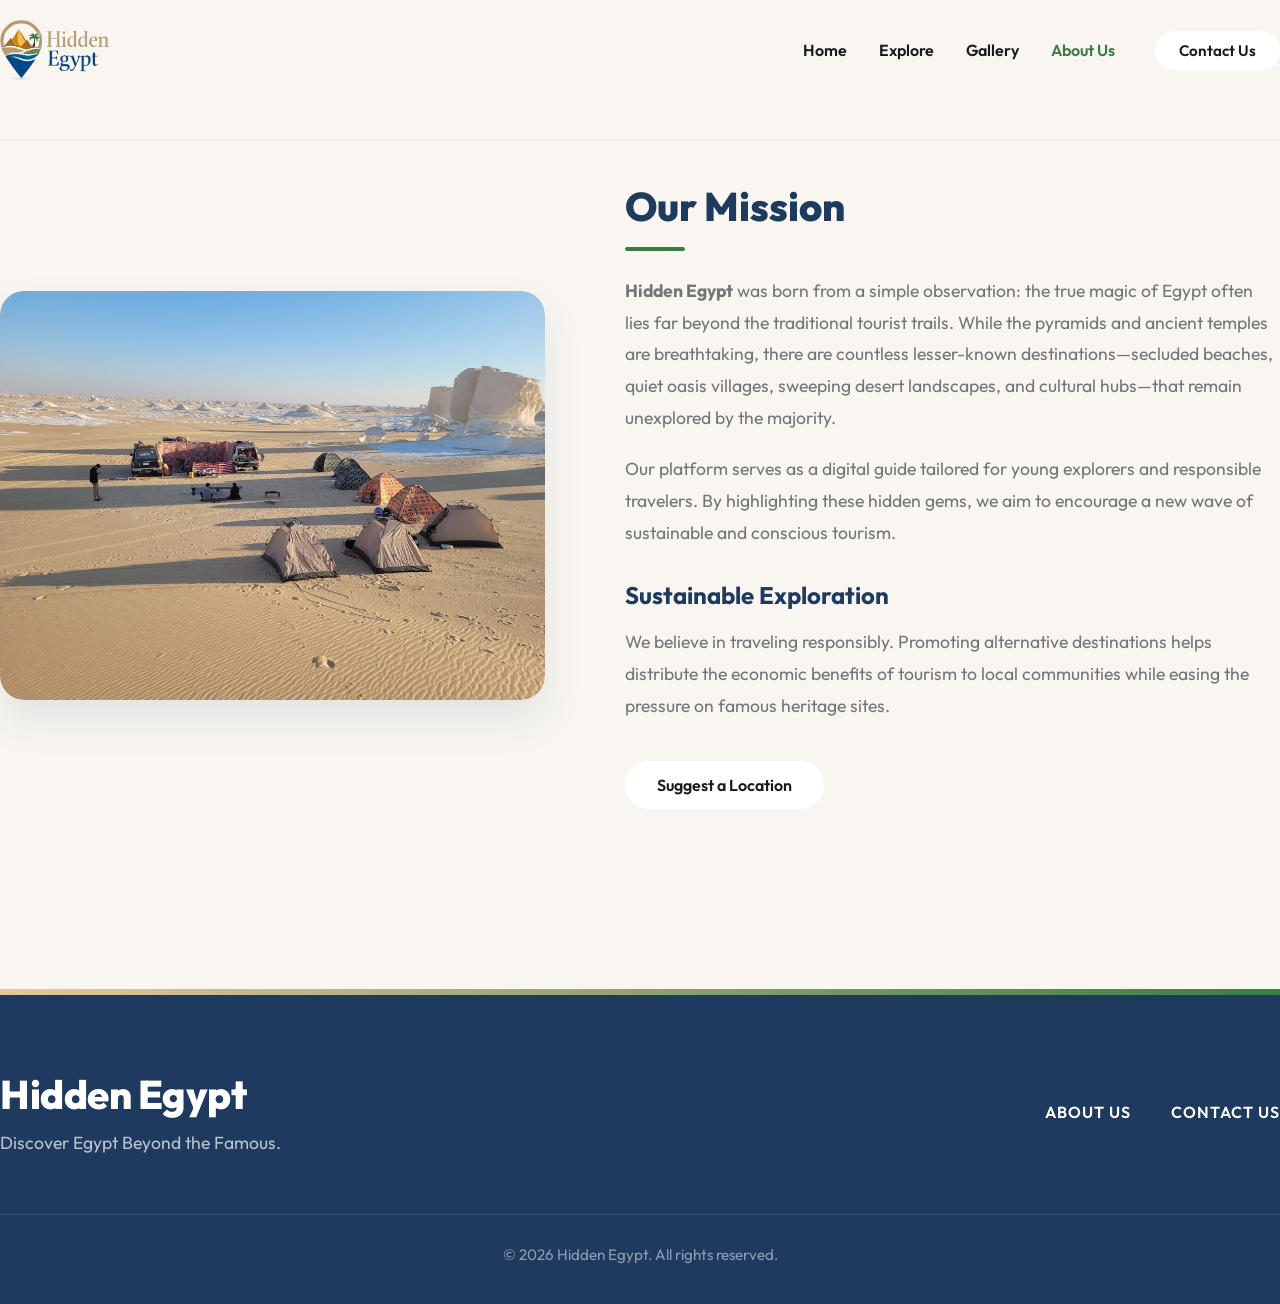
==== commit 70a5a2ae: "Phase 10: Remove all JS, replace hamburger with CSS-only checkbox, add Google Maps embeds, delete ma" ====
--- a/about.html
+++ b/about.html
@@ -12,7 +12,8 @@
 <body>
 
 
-    <header class="page-header">
+    <input type="checkbox" id="nav-toggle" class="nav-toggle-input" aria-hidden="true">
+<header class="page-header">
         <div class="container" style="display: flex; justify-content: space-between; align-items: center;">
             <div class="logo-container-relative">
                 <a href="index.html">
@@ -27,9 +28,9 @@
                     <li><a href="about.html" class="active">About Us</a></li>
                     <li class="mobile-only-contact"><a href="contact.html" class="btn nav-contact" style="padding: 10px 24px; font-size: 0.95rem;">Contact Us</a></li>
                 </ul>
-                <div class="menu-toggle" onclick="document.getElementById('sub-nav-links').classList.toggle('active')">
+                <label class="menu-toggle" for="nav-toggle" aria-label="Toggle navigation">
                     <span></span><span></span><span></span>
-                </div>
+                </label>
                 
                 <div class="desktop-only-contact"><a href="contact.html" class="btn nav-contact" style="padding: 10px 24px; font-size: 0.95rem;">Contact Us</a></div>
             </nav>
@@ -77,7 +78,5 @@
             <p>&copy; 2026 Hidden Egypt. All rights reserved.</p>
         </div>
     </footer>
-
-    <script src="js/main.js"></script>
 </body>
 </html>
--- a/css/style.css
+++ b/css/style.css
@@ -85,6 +85,12 @@
   background-color: var(--color-secondary);
   color: var(--color-white);
   padding: 40px;
+
+  flex: 1;
+  position: relative;
+  background-color: var(--color-secondary);
+  color: var(--color-white);
+  padding: 40px;
   display: flex;
   flex-direction: column;
   justify-content: center;
@@ -97,7 +103,7 @@
   left: 0;
   width: 100%;
   height: 100%;
-  background-image: url('images/home_hero_bg.jpg'); /* Placeholder: White Desert */
+  background-image: url('../images/home_hero_bg.jpg'); /* Fixed path and ensured visibility */
   background-size: cover;
   background-position: center;
   z-index: 1;
@@ -602,6 +608,7 @@
   
 
 
+  
   .logo-container { top: 20px; left: 20px; z-index: 1000; }
   .main-nav { margin-top: 10px; }
   .split-container .right-panel { padding-top: 20px !important; }
@@ -654,6 +661,91 @@
     background-color: transparent; 
 }
 
+/* Phase 9: Hero-Integrated Navbar for Destination Pages */
+body.body-hero .page-header {
+    position: absolute;
+    top: 0;
+    left: 0;
+    width: 100%;
+    background-color: transparent !important;
+    backdrop-filter: none !important;
+    -webkit-backdrop-filter: none !important;
+    box-shadow: none !important;
+    border-bottom: none !important;
+    z-index: 1000;
+}
+
+body.body-hero .nav-links li a {
+    color: var(--color-white) !important;
+    text-shadow: 0 1px 6px rgba(0,0,0,0.5);
+}
+
+/* Frosted glass pill behind logo so it's always readable over any hero photo */
+body.body-hero .logo-container-relative {
+    background: rgba(255, 255, 255, 0.15);
+    backdrop-filter: blur(12px);
+    -webkit-backdrop-filter: blur(12px);
+    border: 1px solid rgba(255, 255, 255, 0.25);
+    border-radius: 40px;
+    padding: 6px 14px 6px 6px;
+    transition: background 0.3s ease;
+}
+
+body.body-hero .logo-container-relative:hover {
+    background: rgba(255, 255, 255, 0.25);
+}
+
+body.body-hero .img-logo {
+    /* No filter needed — logo sits in frosted pill */
+    filter: none;
+}
+
+body.body-hero .menu-toggle span {
+    background-color: var(--color-white);
+}
+
+body.body-hero .desktop-only-contact .btn {
+    border-color: rgba(255,255,255,0.4);
+    background: rgba(255,255,255,0.15);
+    backdrop-filter: blur(8px);
+    -webkit-backdrop-filter: blur(8px);
+    color: white;
+    border-radius: 40px;
+}
+
+/* ── Pure CSS Hamburger Menu (No JavaScript) ─────────────────────────────── */
+/* Hidden checkbox that drives the mobile nav */
+.nav-toggle-input {
+    display: none;
+}
+
+/* When checkbox is checked, show the nav-links panel */
+.nav-toggle-input:checked ~ header .nav-links,
+.nav-toggle-input:checked ~ header .main-nav .nav-links {
+    display: flex !important;
+}
+
+/* Animate hamburger bars into X when open */
+.nav-toggle-input:checked ~ header .menu-toggle span:nth-child(1) {
+    transform: translateY(8px) rotate(45deg);
+}
+.nav-toggle-input:checked ~ header .menu-toggle span:nth-child(2) {
+    opacity: 0;
+    transform: scaleX(0);
+}
+.nav-toggle-input:checked ~ header .menu-toggle span:nth-child(3) {
+    transform: translateY(-8px) rotate(-45deg);
+}
+
+.menu-toggle {
+    cursor: pointer;
+    user-select: none;
+}
+.menu-toggle span {
+    transition: transform 0.3s ease, opacity 0.3s ease;
+    transform-origin: center;
+}
+
 @media (max-width: 768px) {
   
 
@@ -670,12 +762,14 @@
   
   /* Subpages Mobile Solid Header Bar - "A space existing to prevent page design looking awful" */
   .page-header {
-      background-color: var(--color-white) !important;
-      padding: 5px 20px !important;
-      box-shadow: 0 4px 15px rgba(30, 58, 95, 0.08); /* This physically separates nav from text */
-      position: sticky;
-      top: 0;
-      z-index: 9999;
+    background-color: transparent !important; /* Transparent on mobile/subpages */
+    backdrop-filter: blur(10px);
+    -webkit-backdrop-filter: blur(10px);
+    border-bottom: 1px solid rgba(255,255,255,0.1);
+    box-shadow: 0 4px 15px rgba(30, 58, 95, 0.08); /* This physically separates nav from text */
+    position: sticky;
+    top: 0;
+    z-index: 9999;
   }
   
   /* Generic mobile dropdown handling for BOTH index and subpages */
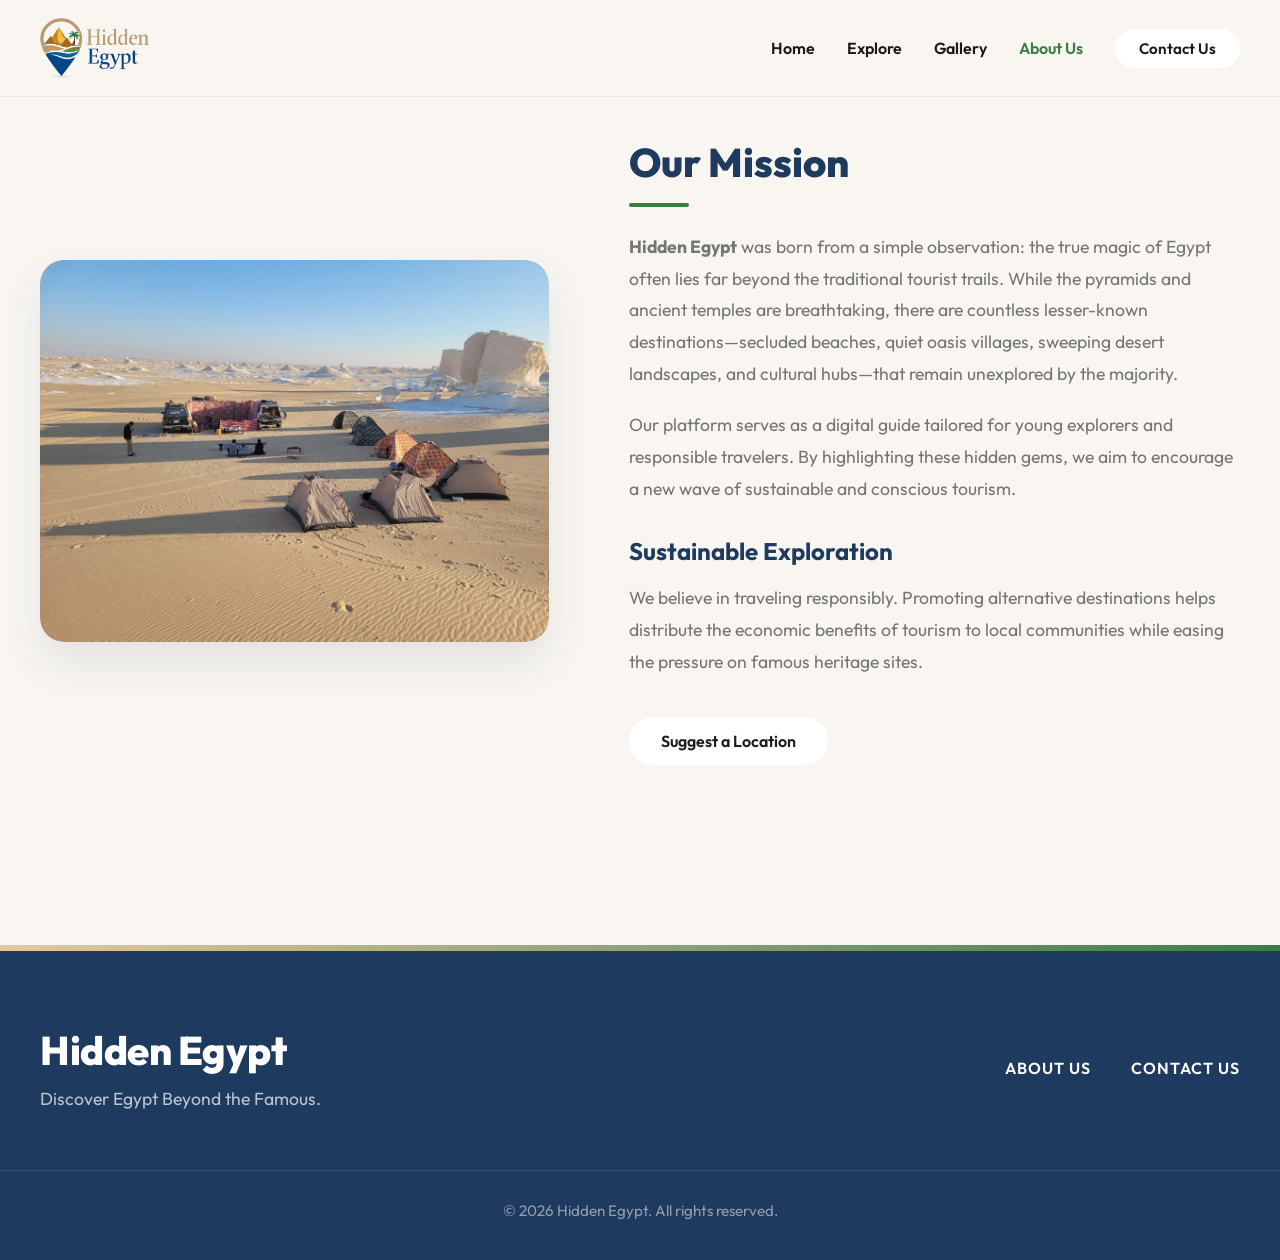
==== commit d8fef576: "Refactor: Move logo.png to images directory and update all HTML references" ====
--- a/about.html
+++ b/about.html
@@ -17,7 +17,7 @@
         <div class="container" style="display: flex; justify-content: space-between; align-items: center;">
             <div class="logo-container-relative">
                 <a href="index.html">
-                    <img src="logo.png" alt="Hidden Egypt" class="img-logo relative-logo">
+                    <img src="images/logo.png" alt="Hidden Egypt" class="img-logo relative-logo">
                 </a>
             </div>
             <nav class="main-nav" style="margin-bottom: 0;">
--- a/css/style.css
+++ b/css/style.css
@@ -26,6 +26,14 @@
   margin: 0;
   padding: 0;
   box-sizing: border-box;
+}
+
+/* Global Container to handle all side squishing and max widths */
+.container {
+    width: 100%;
+    max-width: 1400px;
+    margin: 0 auto;
+    padding: 0 40px;
 }
 
 html {
@@ -578,7 +586,7 @@
   .nav-links.active { display: flex; }
   
   .menu-toggle { display: flex; }
-  .btn.nav-contact { display: none; } /* Hide contact btn on extreme small inside header, let menu handle it */
+  .desktop-only-contact { display: none; } /* Ensure desktop block hides natively on small screens */
   .page-title { font-size: 2.2rem !important; }
   .split-footer { padding: 40px 20px !important; margin: 40px -20px -40px -20px !important; }
   .split-footer .footer-links { flex-direction: column; gap: 15px; }
@@ -657,8 +665,12 @@
 
 /* Subpage Desktop Headers */
 .page-header {
-    padding: 0 40px;
     background-color: transparent; 
+}
+
+/* Force the header container to stretch fully like the home page */
+.page-header .container {
+    max-width: none !important;
 }
 
 /* Phase 9: Hero-Integrated Navbar for Destination Pages */
@@ -714,18 +726,46 @@
 }
 
 /* ── Pure CSS Hamburger Menu (No JavaScript) ─────────────────────────────── */
-/* Hidden checkbox that drives the mobile nav */
 .nav-toggle-input {
     display: none;
 }
 
-/* When checkbox is checked, show the nav-links panel */
-.nav-toggle-input:checked ~ header .nav-links,
-.nav-toggle-input:checked ~ header .main-nav .nav-links {
+/* Show nav on mobile when checkbox is checked */
+.nav-toggle-input:checked ~ header .nav-links {
     display: flex !important;
-}
-
-/* Animate hamburger bars into X when open */
+    flex-direction: column !important;
+    position: absolute !important;
+    top: 100% !important;
+    left: 0 !important;
+    right: 0 !important;
+    width: 100% !important;
+    background: var(--color-white) !important;
+    padding: 30px 20px !important;
+    box-shadow: 0 20px 40px rgba(0,0,0,0.15) !important;
+    border-radius: 0 0 24px 24px !important;
+    text-align: center !important;
+    z-index: 10000 !important;
+    animation: slideDown 0.3s ease forwards;
+}
+
+/* Ensure mobile menu links are dark and readable even on hero pages */
+.nav-toggle-input:checked ~ header .nav-links li a {
+    color: var(--color-secondary) !important;
+    text-shadow: none !important;
+}
+
+@keyframes slideDown {
+    from { opacity: 0; transform: translateY(-10px) scaleY(0.95); }
+    to   { opacity: 1; transform: translateY(0) scaleY(1); }
+}
+
+/* Show the Contact Us item inside mobile dropdown */
+.nav-toggle-input:checked ~ header .mobile-only-contact {
+    display: block !important;
+    margin-top: 12px;
+}
+
+/* Hamburger X animation */
 .nav-toggle-input:checked ~ header .menu-toggle span:nth-child(1) {
     transform: translateY(8px) rotate(45deg);
 }
@@ -745,6 +785,9 @@
     transition: transform 0.3s ease, opacity 0.3s ease;
     transform-origin: center;
 }
+
+/* The .container now natively handles padding and width up to 1400px, 
+   so the header elements will smoothly spread to the edges instead of bunching up. */
 
 @media (max-width: 768px) {
   
@@ -760,13 +803,13 @@
   .split-container .right-panel { z-index: 10; padding-top: 140px !important; }
   .split-container .left-panel { z-index: 1; }
   
-  /* Subpages Mobile Solid Header Bar - "A space existing to prevent page design looking awful" */
+  /* Subpages Mobile Solid Header Bar */
   .page-header {
-    background-color: transparent !important; /* Transparent on mobile/subpages */
+    background-color: transparent !important; 
     backdrop-filter: blur(10px);
     -webkit-backdrop-filter: blur(10px);
     border-bottom: 1px solid rgba(255,255,255,0.1);
-    box-shadow: 0 4px 15px rgba(30, 58, 95, 0.08); /* This physically separates nav from text */
+    box-shadow: 0 4px 15px rgba(30, 58, 95, 0.08);
     position: sticky;
     top: 0;
     z-index: 9999;
@@ -774,7 +817,7 @@
   
   /* Generic mobile dropdown handling for BOTH index and subpages */
   .menu-toggle { display: flex; }
-  .nav-contact { display: none !important; } 
+  /* Allow mobile menu options to display correctly */
   
   .nav-links {
       position: absolute;
@@ -794,6 +837,11 @@
   }
 
   .nav-links.active { display: flex; }
+  
+  /* Mobile Container Safe Padding */
+  .container {
+      padding: 0 20px !important;
+  }
 }
 
 /* FINAL QA SWEEP FIXES */
@@ -818,7 +866,7 @@
 .desktop-only-contact { display: block; }
 
 @media (max-width: 768px) {
-    /* Header Transparency Fix */
+    /* Header Transparency Fix for Subpages */
     .page-header {
         background: rgba(255, 255, 255, 0.98) !important;
         backdrop-filter: blur(12px) !important;
@@ -827,6 +875,19 @@
         position: sticky !important;
         top: 0 !important;
         z-index: 9999 !important;
+        padding: 15px 20px !important; /* Essential specific fix for mobile width clipping */
+    }
+    
+    body.body-hero .page-header {
+        background: transparent !important;
+        backdrop-filter: none !important;
+        -webkit-backdrop-filter: none !important;
+        box-shadow: none !important;
+        position: absolute !important;
+    }
+    
+    body.body-hero .page-header .container {
+        padding: 0 !important;
     }
 
     /* Hero Overlap Fix */
@@ -839,6 +900,7 @@
     .desktop-only-contact { display: none; }
     
     .nav-links.active {
+        /* Legacy class no longer used - kept for safety */
         display: flex !important;
         flex-direction: column !important;
         position: absolute !important;
@@ -852,8 +914,6 @@
         border-radius: 0 0 24px 24px !important;
         text-align: center !important;
         z-index: 10000 !important;
-        animation: slideDown 0.3s ease forwards;
-        transform-origin: top center;
     }
 
     @keyframes slideDown {
--- a/css/explore.css
+++ b/css/explore.css
@@ -1,13 +1,17 @@
 /* Additional styles for explore.html */
 .page-header {
     background-color: var(--color-bg);
-    padding: 20px 0 60px;
-    border-bottom: 1px solid rgba(30,58,95,0.05);
+    padding: 18px 0;
+    border-bottom: 1px solid rgba(30,58,95,0.08);
+    position: sticky;
+    top: 0;
+    z-index: 999;
 }
 
 .page-header .main-nav {
-    justify-content: space-between; /* Override from style.css */
-    margin-bottom: 80px;
+    justify-content: flex-end;
+    margin-bottom: 0;
+    gap: 32px;
 }
 
 .logo-container-relative {
